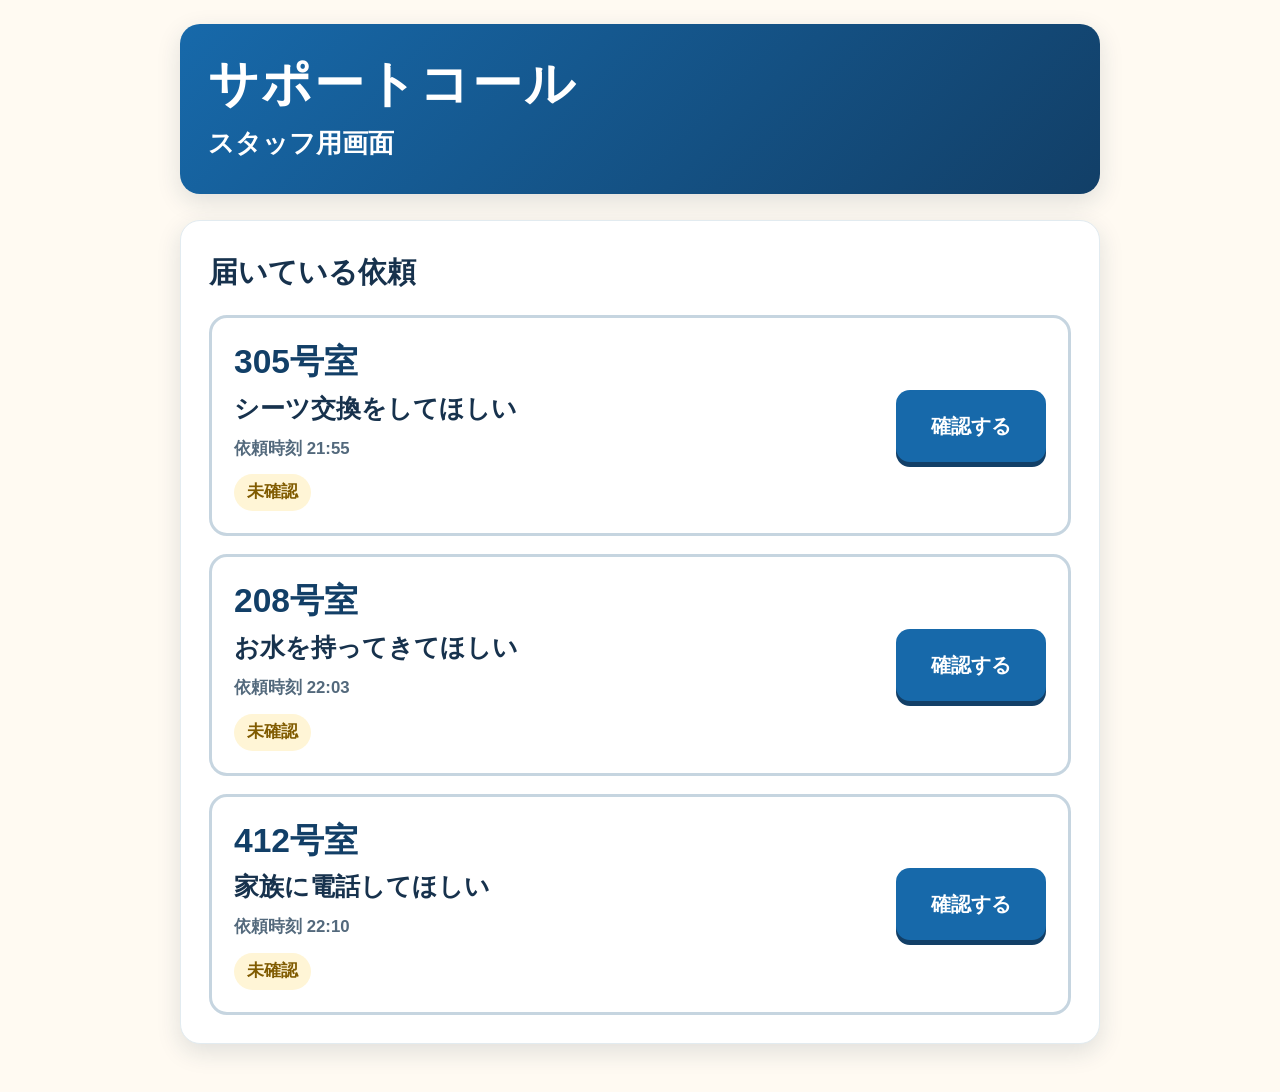
==== staff.html @ 3096e854 "初回コミット" ====
<!doctype html>
<html lang="ja">
<head>
  <meta charset="UTF-8">
  <meta name="viewport" content="width=device-width, initial-scale=1.0">
  <title>サポートコール｜スタッフ用画面</title>
  <style>
    :root {
      --blue: #1769aa;
      --dark-blue: #123f67;
      --ink: #17324d;
      --muted: #53697c;
      --line: #c6d5e0;
      --cream: #fffaf2;
      --pending-bg: #fff5d6;
      --pending-text: #805b00;
      --done-bg: #e8f6ed;
      --done-text: #17613b;
    }

    * { box-sizing: border-box; }

    body {
      margin: 0;
      color: var(--ink);
      background: var(--cream);
      font-family: -apple-system, BlinkMacSystemFont, "Yu Gothic", Meiryo, sans-serif;
      font-size: 18px;
      line-height: 1.6;
    }

    button { font: inherit; }

    .page {
      width: min(920px, calc(100% - 24px));
      margin: auto;
      padding: 24px 0 48px;
    }

    .hero {
      padding: 30px 28px;
      color: #fff;
      background: linear-gradient(135deg, var(--blue), var(--dark-blue));
      border-radius: 20px;
      box-shadow: 0 8px 24px #17324d22;
    }

    h1 {
      margin: 0;
      font-size: clamp(2rem, 5vw, 3.1rem);
      line-height: 1.25;
      letter-spacing: .04em;
    }

    .subtitle {
      margin: 7px 0 0;
      font-size: clamp(1.25rem, 3vw, 1.6rem);
      font-weight: bold;
    }

    .content {
      margin-top: 26px;
      padding: 28px;
      background: #fff;
      border: 1px solid #e2ebf0;
      border-radius: 20px;
      box-shadow: 0 8px 24px #17324d22;
    }

    .section-heading {
      margin: 0 0 20px;
      font-size: clamp(1.4rem, 3vw, 1.8rem);
    }

    .request-list {
      display: grid;
      gap: 18px;
      margin: 0;
      padding: 0;
      list-style: none;
    }

    .request-card {
      display: grid;
      grid-template-columns: minmax(0, 1fr) auto;
      gap: 20px;
      align-items: center;
      padding: 22px;
      border: 3px solid var(--line);
      border-radius: 18px;
      background: #fff;
    }

    .room-number {
      margin: 0;
      color: var(--dark-blue);
      font-size: clamp(1.5rem, 4vw, 2.1rem);
      font-weight: bold;
      line-height: 1.3;
    }

    .request-text {
      margin: 7px 0 9px;
      font-size: clamp(1.2rem, 3vw, 1.55rem);
      font-weight: bold;
      line-height: 1.45;
    }

    .request-time {
      margin: 0;
      color: var(--muted);
      font-size: 1.05rem;
      font-weight: bold;
    }

    .status {
      display: inline-block;
      margin-top: 12px;
      padding: 5px 13px;
      border-radius: 999px;
      font-size: 1.05rem;
      font-weight: bold;
    }

    .status.pending {
      color: var(--pending-text);
      background: var(--pending-bg);
    }

    .status.done {
      color: var(--done-text);
      background: var(--done-bg);
    }

    .confirm-button {
      min-width: 150px;
      min-height: 72px;
      padding: 14px 20px;
      color: #fff;
      background: var(--blue);
      border: 0;
      border-radius: 14px;
      box-shadow: 0 5px 0 var(--dark-blue);
      cursor: pointer;
      font-size: 1.25rem;
      font-weight: bold;
    }

    .confirm-button:hover:not(:disabled) { background: var(--dark-blue); }

    .confirm-button:focus-visible {
      outline: 4px solid #f3c95b;
      outline-offset: 3px;
    }

    .confirm-button:disabled {
      color: var(--done-text);
      background: var(--done-bg);
      box-shadow: none;
      cursor: default;
    }

    @media (max-width: 620px) {
      .page { padding-top: 10px; }
      .hero, .content { padding: 22px 18px; border-radius: 16px; }
      .request-card { grid-template-columns: 1fr; gap: 16px; padding: 18px; }
      .confirm-button { width: 100%; }
    }
  </style>
</head>
<body>
  <main class="page">
    <header class="hero">
      <h1>サポートコール</h1>
      <p class="subtitle">スタッフ用画面</p>
    </header>

    <section class="content" aria-labelledby="request-title">
      <h2 id="request-title" class="section-heading">届いている依頼</h2>
      <ul id="request-list" class="request-list" aria-live="polite"></ul>
    </section>
  </main>

  <script>
    const requests = [
      { room: '305号室', text: 'シーツ交換をしてほしい', time: '21:55', status: '未確認' },
      { room: '208号室', text: 'お水を持ってきてほしい', time: '22:03', status: '未確認' },
      { room: '412号室', text: '家族に電話してほしい', time: '22:10', status: '未確認' }
    ];

    const requestList = document.querySelector('#request-list');

    function renderRequests() {
      requestList.replaceChildren(...requests.map((request, index) => {
        const item = document.createElement('li');
        item.className = 'request-card';

        const details = document.createElement('div');
        const room = document.createElement('p');
        room.className = 'room-number';
        room.textContent = request.room;

        const text = document.createElement('p');
        text.className = 'request-text';
        text.textContent = request.text;

        const time = document.createElement('p');
        time.className = 'request-time';
        time.textContent = `依頼時刻 ${request.time}`;

        const status = document.createElement('span');
        status.className = `status ${request.status === '確認済み' ? 'done' : 'pending'}`;
        status.textContent = request.status;

        details.append(room, text, time, status);

        const button = document.createElement('button');
        button.type = 'button';
        button.className = 'confirm-button';
        button.textContent = request.status === '確認済み' ? '確認済み' : '確認する';
        button.disabled = request.status === '確認済み';
        button.setAttribute('aria-label', `${request.room}の依頼を確認する`);
        button.addEventListener('click', () => {
          requests[index].status = '確認済み';
          renderRequests();
        });

        item.append(details, button);
        return item;
      }));
    }

    renderRequests();
  </script>
</body>
</html>
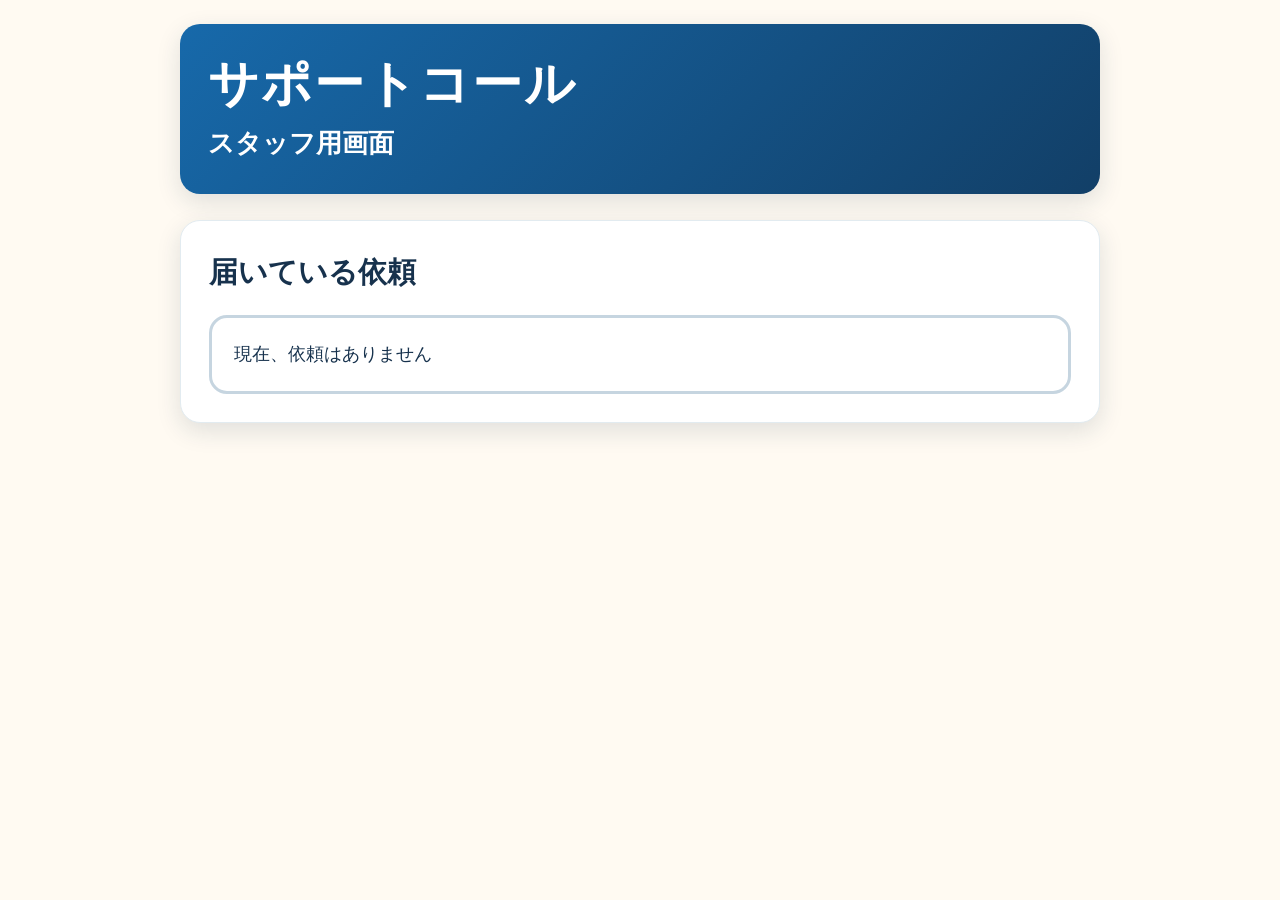
==== commit 9e35c165: "患者画面からスタッフ画面への依頼連携を追加" ====
--- a/staff.html
+++ b/staff.html
@@ -182,15 +182,25 @@
   </main>
 
   <script>
-    const requests = [
-      { room: '305号室', text: 'シーツ交換をしてほしい', time: '21:55', status: '未確認' },
-      { room: '208号室', text: 'お水を持ってきてほしい', time: '22:03', status: '未確認' },
-      { room: '412号室', text: '家族に電話してほしい', time: '22:10', status: '未確認' }
-    ];
-
     const requestList = document.querySelector('#request-list');
+    const roomNumber = sessionStorage.getItem('roomNumber');
+    const requestContent = sessionStorage.getItem('requestContent');
+    const requests = roomNumber && requestContent ? [{
+      room: `${roomNumber}号室`,
+      text: requestContent,
+      time: new Date().toLocaleTimeString('ja-JP', { hour: '2-digit', minute: '2-digit' }),
+      status: '未確認'
+    }] : [];
 
     function renderRequests() {
+      if (requests.length === 0) {
+        const empty = document.createElement('li');
+        empty.className = 'request-card';
+        empty.textContent = '現在、依頼はありません';
+        requestList.replaceChildren(empty);
+        return;
+      }
+
       requestList.replaceChildren(...requests.map((request, index) => {
         const item = document.createElement('li');
         item.className = 'request-card';
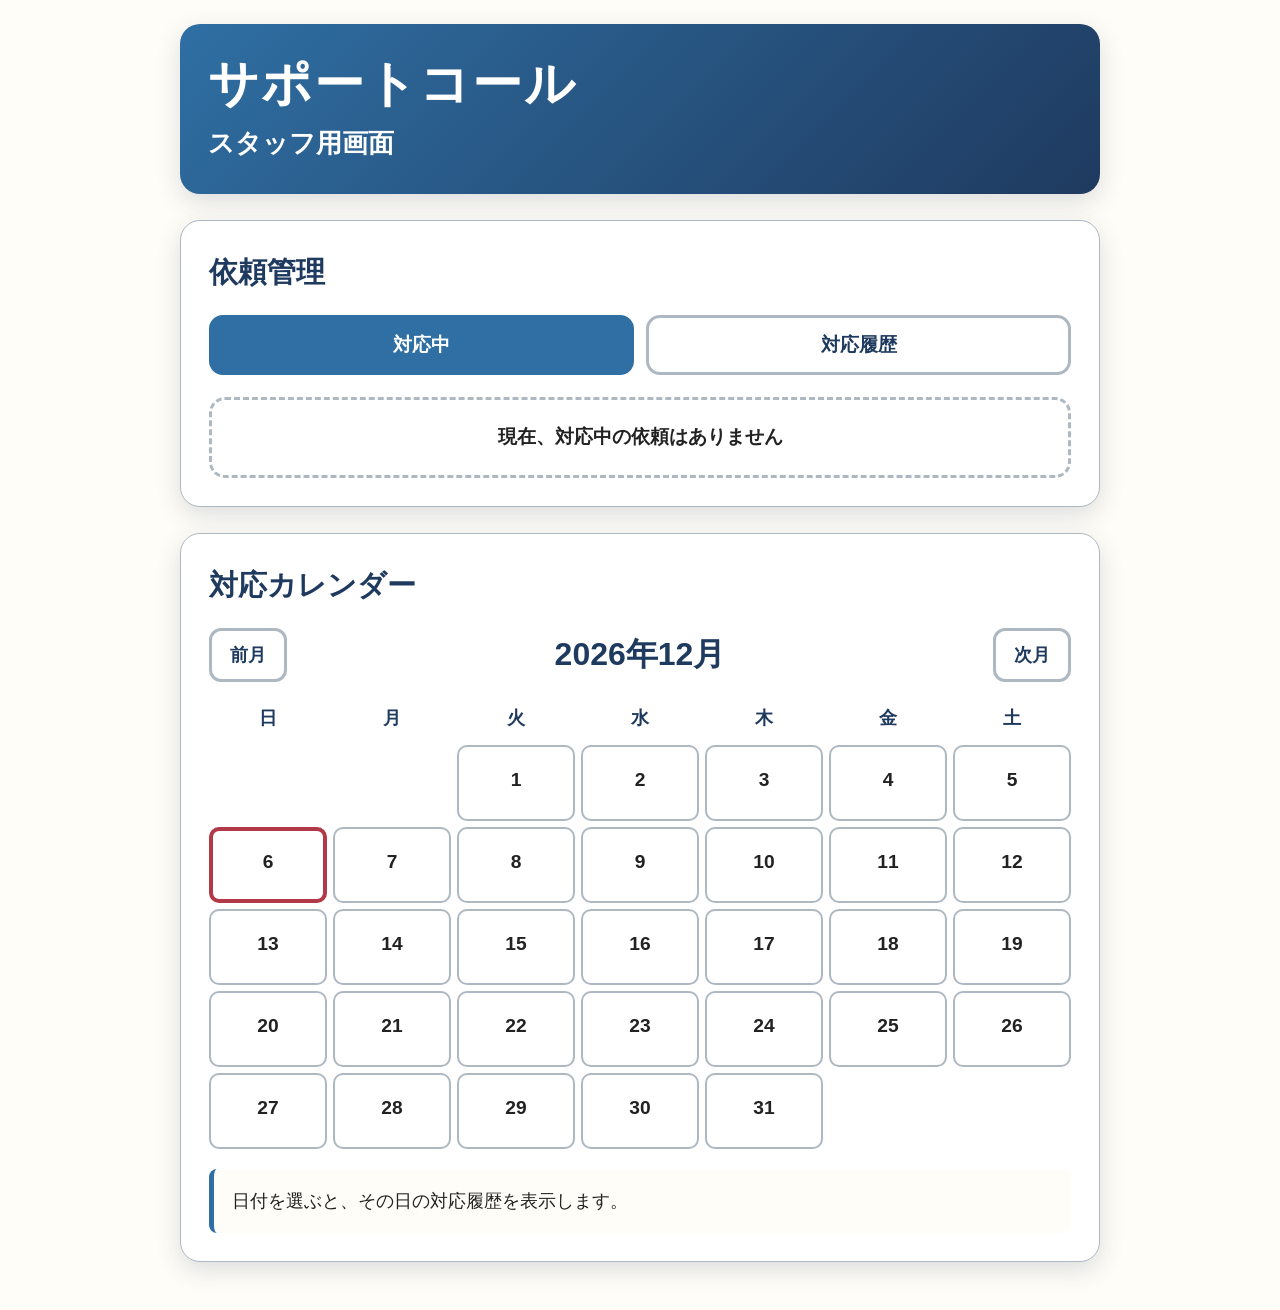
==== commit 3e174f70: "カレンダー追加" ====
--- a/staff.html
+++ b/staff.html
@@ -5,242 +5,79 @@
   <meta name="viewport" content="width=device-width, initial-scale=1.0">
   <title>サポートコール｜スタッフ用画面</title>
   <style>
-    :root {
-      --blue: #1769aa;
-      --dark-blue: #123f67;
-      --ink: #17324d;
-      --muted: #53697c;
-      --line: #c6d5e0;
-      --cream: #fffaf2;
-      --pending-bg: #fff5d6;
-      --pending-text: #805b00;
-      --done-bg: #e8f6ed;
-      --done-text: #17613b;
-    }
-
-    * { box-sizing: border-box; }
-
-    body {
-      margin: 0;
-      color: var(--ink);
-      background: var(--cream);
-      font-family: -apple-system, BlinkMacSystemFont, "Yu Gothic", Meiryo, sans-serif;
-      font-size: 18px;
-      line-height: 1.6;
-    }
-
-    button { font: inherit; }
-
-    .page {
-      width: min(920px, calc(100% - 24px));
-      margin: auto;
-      padding: 24px 0 48px;
-    }
-
-    .hero {
-      padding: 30px 28px;
-      color: #fff;
-      background: linear-gradient(135deg, var(--blue), var(--dark-blue));
-      border-radius: 20px;
-      box-shadow: 0 8px 24px #17324d22;
-    }
-
-    h1 {
-      margin: 0;
-      font-size: clamp(2rem, 5vw, 3.1rem);
-      line-height: 1.25;
-      letter-spacing: .04em;
-    }
-
-    .subtitle {
-      margin: 7px 0 0;
-      font-size: clamp(1.25rem, 3vw, 1.6rem);
-      font-weight: bold;
-    }
-
-    .content {
-      margin-top: 26px;
-      padding: 28px;
-      background: #fff;
-      border: 1px solid #e2ebf0;
-      border-radius: 20px;
-      box-shadow: 0 8px 24px #17324d22;
-    }
-
-    .section-heading {
-      margin: 0 0 20px;
-      font-size: clamp(1.4rem, 3vw, 1.8rem);
-    }
-
-    .request-list {
-      display: grid;
-      gap: 18px;
-      margin: 0;
-      padding: 0;
-      list-style: none;
-    }
-
-    .request-card {
-      display: grid;
-      grid-template-columns: minmax(0, 1fr) auto;
-      gap: 20px;
-      align-items: center;
-      padding: 22px;
-      border: 3px solid var(--line);
-      border-radius: 18px;
-      background: #fff;
-    }
-
-    .room-number {
-      margin: 0;
-      color: var(--dark-blue);
-      font-size: clamp(1.5rem, 4vw, 2.1rem);
-      font-weight: bold;
-      line-height: 1.3;
-    }
-
-    .request-text {
-      margin: 7px 0 9px;
-      font-size: clamp(1.2rem, 3vw, 1.55rem);
-      font-weight: bold;
-      line-height: 1.45;
-    }
-
-    .request-time {
-      margin: 0;
-      color: var(--muted);
-      font-size: 1.05rem;
-      font-weight: bold;
-    }
-
-    .status {
-      display: inline-block;
-      margin-top: 12px;
-      padding: 5px 13px;
-      border-radius: 999px;
-      font-size: 1.05rem;
-      font-weight: bold;
-    }
-
-    .status.pending {
-      color: var(--pending-text);
-      background: var(--pending-bg);
-    }
-
-    .status.done {
-      color: var(--done-text);
-      background: var(--done-bg);
-    }
-
-    .confirm-button {
-      min-width: 150px;
-      min-height: 72px;
-      padding: 14px 20px;
-      color: #fff;
-      background: var(--blue);
-      border: 0;
-      border-radius: 14px;
-      box-shadow: 0 5px 0 var(--dark-blue);
-      cursor: pointer;
-      font-size: 1.25rem;
-      font-weight: bold;
-    }
-
-    .confirm-button:hover:not(:disabled) { background: var(--dark-blue); }
-
-    .confirm-button:focus-visible {
-      outline: 4px solid #f3c95b;
-      outline-offset: 3px;
-    }
-
-    .confirm-button:disabled {
-      color: var(--done-text);
-      background: var(--done-bg);
-      box-shadow: none;
-      cursor: default;
-    }
-
-    @media (max-width: 620px) {
-      .page { padding-top: 10px; }
-      .hero, .content { padding: 22px 18px; border-radius: 16px; }
-      .request-card { grid-template-columns: 1fr; gap: 16px; padding: 18px; }
-      .confirm-button { width: 100%; }
-    }
+    :root { --page-bg:#FFFDF7; --heading:#1F3A5F; --text:#222; --button:#2F6FA3; --button-text:#FFF; --selected-bg:#EAF4FB; --border:#AEB8C2; --attention:#B23A48; --completed:#35652D; --completed-bg:#F0F8EE; }
+    * { box-sizing:border-box; }
+    body { margin:0; color:var(--text); background:var(--page-bg); font-family:-apple-system,BlinkMacSystemFont,"Yu Gothic",Meiryo,sans-serif; font-size:18px; line-height:1.6; }
+    button { font:inherit; }
+    .page { width:min(920px,calc(100% - 24px)); margin:auto; padding:24px 0 48px; }
+    .hero { padding:30px 28px; color:var(--button-text); background:linear-gradient(135deg,var(--button),var(--heading)); border-radius:20px; box-shadow:0 8px 24px rgba(31,58,95,.16); }
+    h1 { margin:0; font-size:clamp(2rem,5vw,3.1rem); line-height:1.25; letter-spacing:.04em; }
+    .subtitle { margin:7px 0 0; font-size:clamp(1.25rem,3vw,1.6rem); font-weight:bold; }
+    .content { margin-top:26px; padding:28px; background:var(--button-text); border:1px solid var(--border); border-radius:20px; box-shadow:0 8px 24px rgba(31,58,95,.16); }
+    .section-heading { margin:0 0 20px; color:var(--heading); font-size:clamp(1.4rem,3vw,1.8rem); }
+    .tabs { display:grid; grid-template-columns:repeat(2,1fr); gap:12px; margin-bottom:22px; }
+    .tab { min-height:60px; padding:10px 14px; color:var(--heading); background:var(--button-text); border:3px solid var(--border); border-radius:14px; cursor:pointer; font-size:1.2rem; font-weight:bold; }
+    .tab[aria-selected="true"] { color:var(--button-text); background:var(--button); border-color:var(--button); }
+    .request-list { display:grid; gap:18px; margin:0; padding:0; list-style:none; }
+    .request-card { display:grid; grid-template-columns:minmax(0,1fr) auto; gap:20px; align-items:center; padding:22px; border:3px solid var(--border); border-radius:18px; background:var(--button-text); }
+    .request-card.completed { border-color:#7AA870; background:var(--completed-bg); }
+    .room-number { margin:0; color:var(--heading); font-size:clamp(1.5rem,4vw,2.1rem); font-weight:bold; line-height:1.3; }
+    .request-text { margin:7px 0 9px; font-size:clamp(1.2rem,3vw,1.55rem); font-weight:bold; line-height:1.45; }
+    .request-time, .completion-time { margin:0; font-size:1.05rem; font-weight:bold; }
+    .status { display:inline-block; margin-top:12px; padding:5px 13px; border-radius:999px; font-size:1.05rem; font-weight:bold; }
+    .status.pending { color:var(--attention); background:var(--selected-bg); border:2px solid var(--attention); }
+    .status.confirmed { color:var(--heading); background:var(--selected-bg); border:2px solid var(--button); }
+    .status.completed { color:var(--completed); background:var(--completed-bg); border:2px solid #5C8D4E; }
+    .action-stack { display:grid; gap:12px; }
+    .action-button { min-width:150px; min-height:64px; padding:12px 18px; color:var(--button-text); background:var(--button); border:0; border-radius:14px; box-shadow:0 5px 0 var(--heading); cursor:pointer; font-size:1.2rem; font-weight:bold; }
+    .action-button.complete { background:var(--completed); box-shadow:0 5px 0 #24481F; }
+    .action-button:hover:not(:disabled) { filter:brightness(.9); }
+    .action-button:focus-visible, .tab:focus-visible, .calendar-day:focus-visible, .month-button:focus-visible { outline:4px solid var(--attention); outline-offset:3px; }
+    .action-button:disabled { color:var(--heading); background:var(--selected-bg); box-shadow:none; cursor:default; }
+    .completion-time { margin-top:10px; color:var(--completed); font-size:1.15rem; }
+    .empty { display:block; padding:22px; border:3px dashed var(--border); border-radius:16px; font-size:1.2rem; font-weight:bold; text-align:center; }
+    .calendar-header { display:flex; justify-content:space-between; align-items:center; gap:12px; margin-bottom:16px; }
+    .month-label { margin:0; color:var(--heading); font-size:clamp(1.5rem,4vw,2rem); }
+    .month-button { min-width:78px; min-height:54px; color:var(--heading); background:var(--button-text); border:3px solid var(--border); border-radius:12px; cursor:pointer; font-size:1.15rem; font-weight:bold; }
+    .calendar-grid { display:grid; grid-template-columns:repeat(7,1fr); gap:6px; }
+    .weekday { padding:6px 2px; color:var(--heading); text-align:center; font-weight:bold; }
+    .calendar-day { min-height:76px; padding:6px 3px; color:var(--text); background:var(--button-text); border:2px solid var(--border); border-radius:10px; cursor:pointer; font-weight:bold; }
+    .calendar-day.empty-day { visibility:hidden; cursor:default; }
+    .calendar-day.today { border:4px solid var(--attention); }
+    .calendar-day.selected { background:var(--selected-bg); border-color:var(--button); }
+    .day-number { display:block; font-size:1.2rem; }
+    .day-count { display:block; margin-top:4px; color:var(--heading); font-size:.95rem; }
+    .day-details { margin-top:20px; padding:18px; background:var(--page-bg); border-left:5px solid var(--button); border-radius:8px; }
+    .day-details h3 { margin:0 0 12px; color:var(--heading); font-size:1.35rem; }
+    .day-details p { margin:8px 0; font-size:1.1rem; font-weight:bold; }
+    @media (max-width:620px) { .page{padding-top:10px;} .hero,.content{padding:22px 18px;border-radius:16px;} .request-card{grid-template-columns:1fr;gap:16px;padding:18px;} .action-button{width:100%;} .calendar-grid{gap:3px;} .calendar-day{min-height:68px;padding:4px 1px;} .day-count{font-size:.8rem;} }
   </style>
 </head>
 <body>
   <main class="page">
-    <header class="hero">
-      <h1>サポートコール</h1>
-      <p class="subtitle">スタッフ用画面</p>
-    </header>
-
-    <section class="content" aria-labelledby="request-title">
-      <h2 id="request-title" class="section-heading">届いている依頼</h2>
+    <header class="hero"><h1>サポートコール</h1><p class="subtitle">スタッフ用画面</p></header>
+    <section class="content" aria-labelledby="request-title"><h2 id="request-title" class="section-heading">依頼管理</h2>
+      <div class="tabs" role="tablist" aria-label="依頼の表示切替"><button id="active-tab" class="tab" type="button" role="tab" aria-selected="true">対応中</button><button id="history-tab" class="tab" type="button" role="tab" aria-selected="false">対応履歴</button></div>
       <ul id="request-list" class="request-list" aria-live="polite"></ul>
     </section>
+    <section class="content" aria-labelledby="calendar-title"><h2 id="calendar-title" class="section-heading">対応カレンダー</h2>
+      <div class="calendar-header"><button id="previous-month" class="month-button" type="button">前月</button><h3 id="month-label" class="month-label"></h3><button id="next-month" class="month-button" type="button">次月</button></div>
+      <div id="calendar" class="calendar-grid" aria-label="対応カレンダー"></div><div id="day-details" class="day-details" aria-live="polite">日付を選ぶと、その日の対応履歴を表示します。</div>
+    </section>
   </main>
-
   <script>
-    const requestList = document.querySelector('#request-list');
-    const roomNumber = sessionStorage.getItem('roomNumber');
-    const requestContent = sessionStorage.getItem('requestContent');
-    const requests = roomNumber && requestContent ? [{
-      room: `${roomNumber}号室`,
-      text: requestContent,
-      time: new Date().toLocaleTimeString('ja-JP', { hour: '2-digit', minute: '2-digit' }),
-      status: '未確認'
-    }] : [];
-
-    function renderRequests() {
-      if (requests.length === 0) {
-        const empty = document.createElement('li');
-        empty.className = 'request-card';
-        empty.textContent = '現在、依頼はありません';
-        requestList.replaceChildren(empty);
-        return;
-      }
-
-      requestList.replaceChildren(...requests.map((request, index) => {
-        const item = document.createElement('li');
-        item.className = 'request-card';
-
-        const details = document.createElement('div');
-        const room = document.createElement('p');
-        room.className = 'room-number';
-        room.textContent = request.room;
-
-        const text = document.createElement('p');
-        text.className = 'request-text';
-        text.textContent = request.text;
-
-        const time = document.createElement('p');
-        time.className = 'request-time';
-        time.textContent = `依頼時刻 ${request.time}`;
-
-        const status = document.createElement('span');
-        status.className = `status ${request.status === '確認済み' ? 'done' : 'pending'}`;
-        status.textContent = request.status;
-
-        details.append(room, text, time, status);
-
-        const button = document.createElement('button');
-        button.type = 'button';
-        button.className = 'confirm-button';
-        button.textContent = request.status === '確認済み' ? '確認済み' : '確認する';
-        button.disabled = request.status === '確認済み';
-        button.setAttribute('aria-label', `${request.room}の依頼を確認する`);
-        button.addEventListener('click', () => {
-          requests[index].status = '確認済み';
-          renderRequests();
-        });
-
-        item.append(details, button);
-        return item;
-      }));
-    }
-
-    renderRequests();
+    const REQUESTS_KEY='supportCallRequests', requestList=document.querySelector('#request-list'); let view='active', calendarDate=new Date(), selectedDateKey=null;
+    function getRequests(){try{return JSON.parse(localStorage.getItem(REQUESTS_KEY)||'[]')}catch(error){return[]}}
+    function saveRequests(requests){localStorage.setItem(REQUESTS_KEY,JSON.stringify(requests))}
+    function formatTime(value){return new Intl.DateTimeFormat('ja-JP',{hour:'2-digit',minute:'2-digit'}).format(new Date(value))}
+    function formatDateTime(value){return new Intl.DateTimeFormat('ja-JP',{year:'numeric',month:'long',day:'numeric',hour:'2-digit',minute:'2-digit'}).format(new Date(value))}
+    function dateKey(value){const date=new Date(value);return `${date.getFullYear()}-${String(date.getMonth()+1).padStart(2,'0')}-${String(date.getDate()).padStart(2,'0')}`}
+    function migrateLegacyRequest(){if(getRequests().length)return;const room=sessionStorage.getItem('roomNumber'),text=sessionStorage.getItem('requestContent');if(room&&text)saveRequests([{id:`legacy-${Date.now()}`,roomNumber:room,requestContent:text,requestedAt:new Date().toISOString(),status:'pending',confirmedAt:null,completedAt:null}])}
+    function updateRequest(id,changes){saveRequests(getRequests().map(request=>request.id===id?{...request,...changes}:request));renderRequests();renderCalendar()}
+    function renderRequests(){const requests=getRequests().filter(request=>view==='active'?request.status!=='completed':request.status==='completed');if(!requests.length){const empty=document.createElement('li');empty.className='empty';empty.textContent=view==='active'?'現在、対応中の依頼はありません':'対応履歴はありません';requestList.replaceChildren(empty);return}requestList.replaceChildren(...requests.map(request=>{const item=document.createElement('li');item.className=`request-card${request.status==='completed'?' completed':''}`;const details=document.createElement('div'),room=document.createElement('p'),text=document.createElement('p'),time=document.createElement('p'),status=document.createElement('span');room.className='room-number';room.textContent=`${request.roomNumber}号室`;text.className='request-text';text.textContent=request.requestContent;time.className='request-time';time.textContent=`依頼日時 ${formatDateTime(request.requestedAt)}`;status.className=`status ${request.status}`;status.textContent=request.status==='pending'?'未確認':request.status==='confirmed'?'確認済み':'対応済み';details.append(room,text,time,status);if(request.completedAt){const completed=document.createElement('p');completed.className='completion-time';completed.textContent=`対応終了日時 ${formatDateTime(request.completedAt)}`;details.append(completed)}const actions=document.createElement('div');actions.className='action-stack';if(request.status!=='completed'){const confirm=document.createElement('button');confirm.type='button';confirm.className='action-button';confirm.textContent=request.status==='confirmed'?'確認済み':'確認する';confirm.disabled=request.status==='confirmed';confirm.addEventListener('click',()=>updateRequest(request.id,{status:'confirmed',confirmedAt:new Date().toISOString()}));const complete=document.createElement('button');complete.type='button';complete.className='action-button complete';complete.textContent='対応終了';complete.addEventListener('click',()=>updateRequest(request.id,{status:'completed',completedAt:new Date().toISOString()}));actions.append(confirm,complete)}item.append(details,actions);return item}))}
+    function renderCalendar(){const year=calendarDate.getFullYear(),month=calendarDate.getMonth(),completed=getRequests().filter(request=>request.status==='completed'&&request.completedAt);document.querySelector('#month-label').textContent=`${year}年${month+1}月`;const calendar=document.querySelector('#calendar');calendar.replaceChildren();['日','月','火','水','木','金','土'].forEach(day=>{const cell=document.createElement('div');cell.className='weekday';cell.textContent=day;calendar.append(cell)});const firstDay=new Date(year,month,1).getDay(),days=new Date(year,month+1,0).getDate(),today=dateKey(new Date());for(let i=0;i<firstDay;i++){const blank=document.createElement('div');blank.className='calendar-day empty-day';calendar.append(blank)}for(let day=1;day<=days;day++){const key=`${year}-${String(month+1).padStart(2,'0')}-${String(day).padStart(2,'0')}`,entries=completed.filter(request=>dateKey(request.completedAt)===key),button=document.createElement('button');button.type='button';button.className=`calendar-day${key===today?' today':''}${key===selectedDateKey?' selected':''}`;button.innerHTML=`<span class="day-number">${day}</span><span class="day-count">${entries.length?`${entries.length}件`:''}</span>`;button.setAttribute('aria-label',`${month+1}月${day}日${entries.length?` 対応${entries.length}件`:''}`);button.addEventListener('click',()=>{selectedDateKey=key;renderCalendar();renderDayDetails(key)});calendar.append(button)}}
+    function renderDayDetails(key){const details=document.querySelector('#day-details'),entries=getRequests().filter(request=>request.status==='completed'&&request.completedAt&&dateKey(request.completedAt)===key);if(!entries.length){details.textContent='この日の対応履歴はありません。';return}const [year,month,day]=key.split('-').map(Number);details.replaceChildren();const heading=document.createElement('h3');heading.textContent=`${month}月${day}日の対応`;details.append(heading);entries.forEach(request=>{const row=document.createElement('p');row.textContent=`${request.roomNumber}号室　${request.requestContent}　${formatTime(request.completedAt)} 対応終了`;details.append(row)})}
+    document.querySelector('#active-tab').addEventListener('click',()=>{view='active';document.querySelector('#active-tab').setAttribute('aria-selected','true');document.querySelector('#history-tab').setAttribute('aria-selected','false');renderRequests()});document.querySelector('#history-tab').addEventListener('click',()=>{view='history';document.querySelector('#active-tab').setAttribute('aria-selected','false');document.querySelector('#history-tab').setAttribute('aria-selected','true');renderRequests()});document.querySelector('#previous-month').addEventListener('click',()=>{calendarDate.setMonth(calendarDate.getMonth()-1);selectedDateKey=null;renderCalendar();document.querySelector('#day-details').textContent='日付を選ぶと、その日の対応履歴を表示します。'});document.querySelector('#next-month').addEventListener('click',()=>{calendarDate.setMonth(calendarDate.getMonth()+1);selectedDateKey=null;renderCalendar();document.querySelector('#day-details').textContent='日付を選ぶと、その日の対応履歴を表示します。'});window.addEventListener('storage',()=>{renderRequests();renderCalendar();if(selectedDateKey)renderDayDetails(selectedDateKey)});migrateLegacyRequest();renderRequests();renderCalendar();
   </script>
 </body>
 </html>
